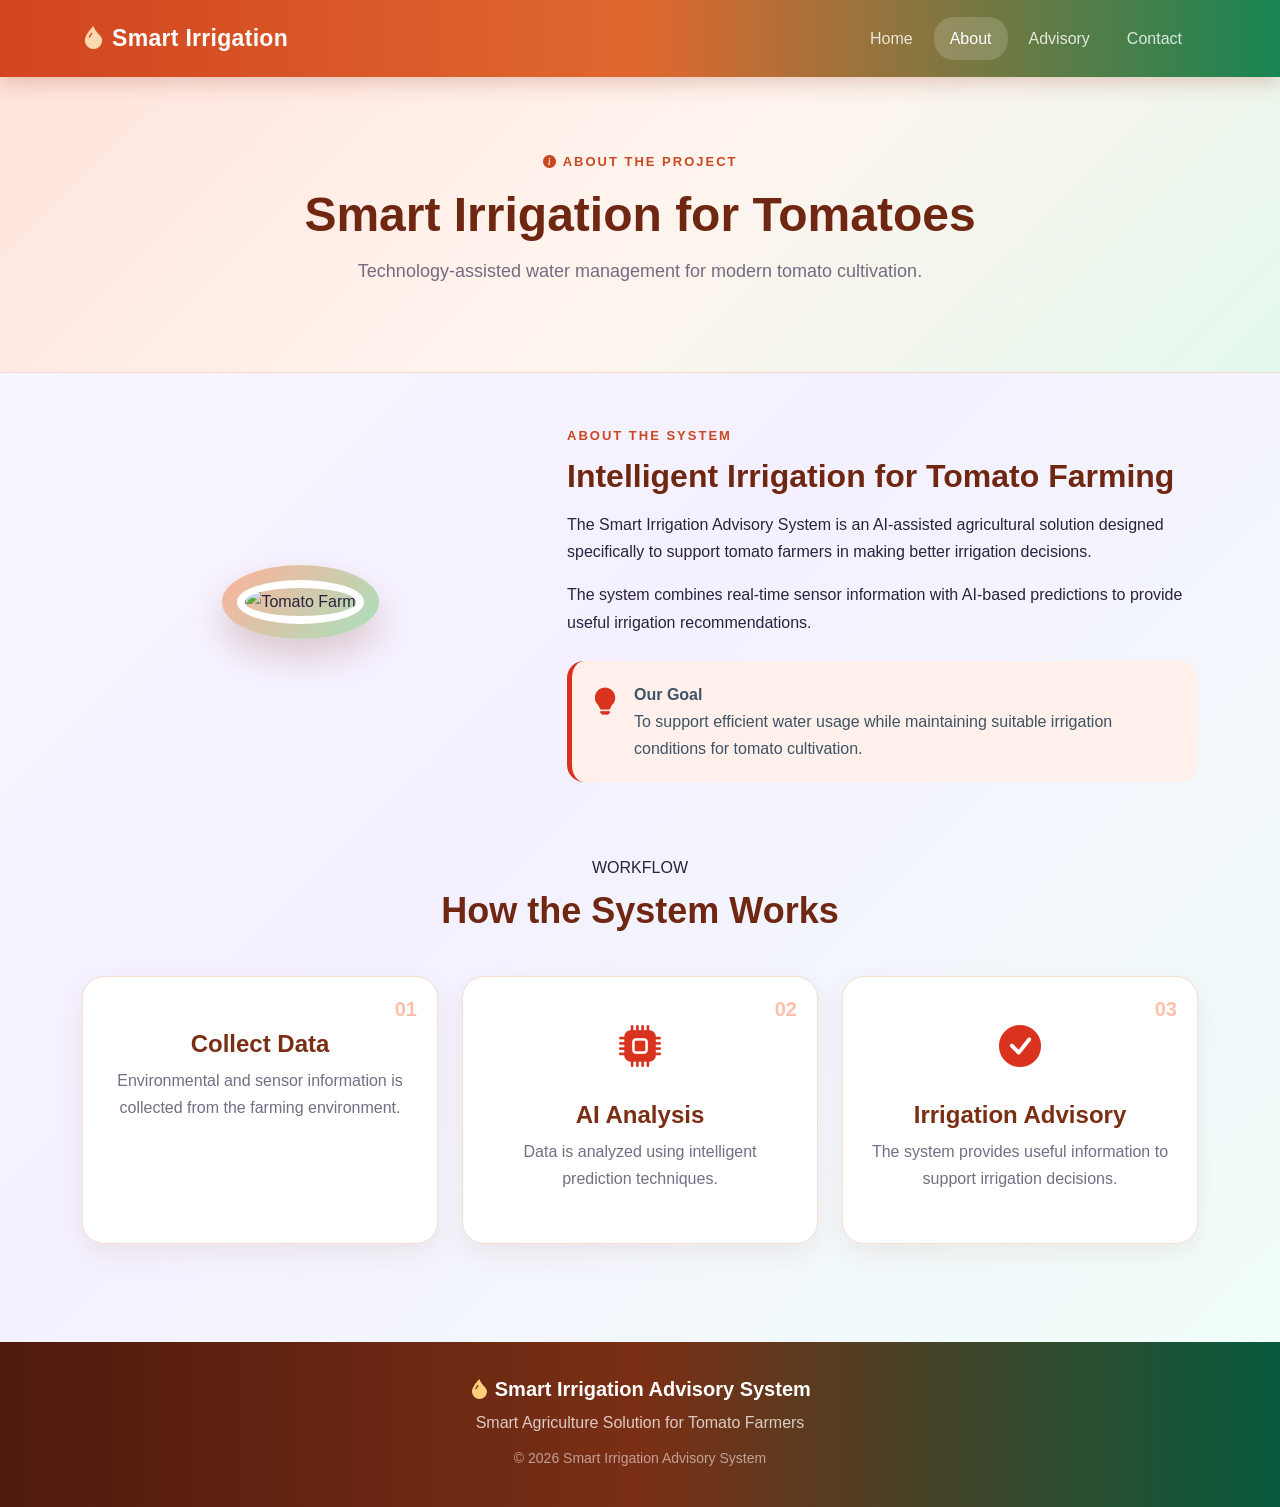
==== system.html @ f3effddb "Add files via upload" ====
<!DOCTYPE html>
<html lang="en">
<head>
  <meta charset="UTF-8">
  <meta name="viewport" content="width=device-width, initial-scale=1">
  <title>About the System</title>

  <!-- Bootstrap -->
  <link
    href="https://cdn.jsdelivr.net/npm/bootstrap@5.3.3/dist/css/bootstrap.min.css"
    rel="stylesheet">

  <!-- Icons -->
  <link
    rel="stylesheet"
    href="https://cdn.jsdelivr.net/npm/bootstrap-icons@1.11.3/font/bootstrap-icons.min.css">

  <!-- Custom CSS -->
  <style>
* {
  box-sizing: border-box;
}

body {
  margin: 0;
  font-family: "Segoe UI", Arial, sans-serif;
  background: linear-gradient(135deg, #faf7ff 0%, #f4f0ff 45%, #f0fff8 100%);
  color: #29233d;
  line-height: 1.7;
}

/* ================= NAVBAR ================= */
.custom-navbar {
  background: linear-gradient(90deg, #d1441f, #e0682f, #188653);
  padding: 14px 0;
  box-shadow: 0 5px 20px rgba(150, 50, 20, 0.25);
}
.custom-navbar .navbar-brand { font-size: 23px; letter-spacing: 0.3px; }
.custom-navbar .navbar-brand i { color: #ffd8b0; }
.custom-navbar .nav-link {
  color: rgba(255, 255, 255, 0.82);
  font-weight: 500;
  padding: 8px 16px !important;
  margin-left: 5px;
  border-radius: 20px;
  transition: all 0.3s ease;
}
.custom-navbar .nav-link:hover,
.custom-navbar .nav-link.active {
  color: white;
  background: rgba(255, 255, 255, 0.16);
}

/* ================= HERO ================= */
.hero-section {
  min-height: 620px;
  padding: 90px 0;
  color: white;
  background: linear-gradient(115deg, rgba(150, 40, 20, 0.96), rgba(210, 90, 40, 0.90), rgba(17, 128, 79, 0.88));
  position: relative;
  overflow: hidden;
}
.hero-section::before {
  content: "";
  position: absolute;
  width: 400px; height: 400px;
  border-radius: 50%;
  background: rgba(255,255,255,0.07);
  top: -180px; right: 5%;
}
.hero-section::after {
  content: "";
  position: absolute;
  width: 300px; height: 300px;
  border-radius: 50%;
  background: rgba(204,255,220,0.06);
  bottom: -150px; left: 5%;
}
.hero-section .container { position: relative; z-index: 2; }
.hero-badge {
  display: inline-block;
  padding: 8px 17px;
  border-radius: 30px;
  background: rgba(255,255,255,0.15);
  border: 1px solid rgba(255,255,255,0.25);
  font-size: 14px;
}
.hero-title { font-size: clamp(42px, 5vw, 68px); font-weight: 800; line-height: 1.1; }
.hero-title span { color: #ffcf7a; }
.hero-text { max-width: 680px; font-size: 19px; color: rgba(255,255,255,0.88); }

.btn-tomato {
  background: linear-gradient(135deg, #ff6b4d, #d9331f);
  border: none;
  color: #ffffff;
  font-weight: 700;
  padding: 11px 22px;
  border-radius: 30px;
  transition: all 0.3s ease;
}
.btn-tomato:hover {
  transform: translateY(-3px);
  box-shadow: 0 8px 20px rgba(217, 51, 31, 0.35);
  color: #ffffff;
}

/* ================= HERO IMAGE ================= */
.hero-image-card {
  position: relative;
  border-radius: 28px;
  padding: 10px;
  background: rgba(255,255,255,0.18);
  backdrop-filter: blur(10px);
  box-shadow: 0 20px 45px rgba(0,0,0,0.25);
}
.hero-image-card img {
  width: 100%; height: 380px;
  object-fit: cover;
  border-radius: 22px;
}
.image-label {
  position: absolute;
  bottom: 25px; left: 25px; right: 25px;
  padding: 12px;
  border-radius: 15px;
  background: rgba(90, 30, 15, 0.78);
  color: white;
  font-weight: 600;
  text-align: center;
}

/* ================= ALERT ================= */
.custom-alert {
  background: #ffede6;
  border: 1px solid #ffc9b3;
  color: #7f2f14;
  border-radius: 15px;
  padding: 17px 20px;
}
.custom-alert i { margin-right: 8px; }

/* ================= SECTION HEADINGS ================= */
.section-heading { margin-bottom: 20px; }
.small-title { color: #c9481f; font-weight: 800; font-size: 13px; letter-spacing: 2px; }
.section-heading h2 { color: #6f2712; font-size: 36px; font-weight: 800; margin-top: 7px; }
.section-heading p { max-width: 650px; margin: auto; color: #756d82; }

/* ================= FEATURE CARDS ================= */
.feature-card {
  background: rgba(255,255,255,0.88);
  border-radius: 22px;
  padding: 35px 28px;
  text-align: center;
  height: 100%;
  border: 1px solid #f5ded2;
  box-shadow: 0 10px 30px rgba(150, 60, 30, 0.08);
  transition: all 0.3s ease;
}
.feature-card:hover { transform: translateY(-8px); box-shadow: 0 18px 35px rgba(150, 60, 30, 0.16); }
.feature-card h4 { color: #7a2f15; margin-top: 20px; font-weight: 700; }
.feature-card p { color: #756d82; }

.feature-icon {
  width: 75px; height: 75px;
  display: flex; align-items: center; justify-content: center;
  margin: auto; border-radius: 22px; font-size: 32px;
}
.water-icon { background: #e0f3ff; color: #1687c9; }
.ai-icon { background: #ffe9e0; color: #d9331f; }
.tomato-icon { background: #ffe4dc; color: #d9331f; }

/* ================= TOMATO SECTION ================= */
.tomato-box {
  min-height: 320px;
  border-radius: 28px;
  padding: 35px;
  display: flex;
  align-items: center;
  color: white;
  background:
    linear-gradient(rgba(140, 30, 15, 0.82), rgba(20, 112, 68, 0.82)),
    url("https://images.unsplash.com/photo-1647430085508-adba3093fd05?auto=format&fit=crop&w=1000&q=80");
  background-size: cover;
  background-position: center;
  box-shadow: 0 15px 35px rgba(120, 40, 20, 0.20);
}
.tomato-content { max-width: 450px; }
.tomato-content > i { font-size: 42px; color: #ffcf7a; }
.tomato-content h3 { font-size: 30px; font-weight: 800; }

.purple-heading { color: #6f2712; font-weight: 800; }

.mini-stat {
  display: flex; gap: 15px; align-items: center;
  padding: 18px; margin-top: 25px;
  background: #ffe9e0; border-radius: 16px; color: #6f2712;
}
.mini-stat > i { font-size: 32px; }
.mini-stat small { display: block; color: #746a83; }

/* ================= INNER PAGE HEADER ================= */
.inner-header {
  padding: 70px 0;
  background: linear-gradient(135deg, #ffe4dc, #fff4ee, #e4f8ec);
  border-bottom: 1px solid #f0ddd0;
}
.inner-header span { color: #c9481f; font-size: 13px; font-weight: 800; letter-spacing: 2px; }
.inner-header h1 { color: #6f2712; font-size: 48px; font-weight: 800; margin: 12px 0; }
.inner-header p { color: #746b80; font-size: 18px; }

/* ================= CIRCLE IMAGE ================= */
.circle-image-wrapper {
  padding: 15px;
  background: linear-gradient(135deg, #ffb199, #a7e1bd);
  border-radius: 50%;
  display: inline-block;
  box-shadow: 0 18px 35px rgba(120, 40, 20, 0.20);
}
.circle-image-wrapper img { width: 380px; height: 380px; object-fit: cover; border: 8px solid white; }

/* ================= GOAL BOX ================= */
.goal-box {
  display: flex; gap: 15px; padding: 20px; margin-top: 25px;
  border-radius: 17px; background: #fff0eb;
  border-left: 5px solid #d9331f; color: #3e5364;
}
.goal-box > i { font-size: 27px; color: #d9331f; }

/* ================= PROCESS CARDS ================= */
.process-card {
  position: relative;
  background: white;
  border-radius: 22px;
  padding: 35px 25px;
  text-align: center;
  height: 100%;
  border: 1px solid #f5ded2;
  box-shadow: 0 10px 25px rgba(150, 60, 30, 0.08);
  transition: 0.3s ease;
}
.process-card:hover { transform: translateY(-6px); }
.process-card > i { font-size: 42px; color: #d9331f; }
.process-card h4 { margin-top: 18px; color: #7a2f15; font-weight: 700; }
.process-card p { color: #756d82; }
.process-number { position: absolute; top: 15px; right: 20px; color: #ffbfa8; font-weight: 800; font-size: 20px; }

/* ================= SEARCH ================= */
.search-box {
  background: white; padding: 25px; border-radius: 20px;
  box-shadow: 0 8px 25px rgba(150, 60, 30, 0.08);
}
.search-box .input-group-text { background: #ffe9e0; color: #c9481f; border-color: #ffd0bc; }

/* ================= RECOMMENDATION ALERT ================= */
.recommendation-alert {
  background: #e6f8ed; color: #17643b;
  border: 1px solid #b8e4c8; border-radius: 16px;
}

/* ================= SENSOR CARDS ================= */
.sensor-card {
  background: white; border-radius: 22px; padding: 30px; text-align: center; height: 100%;
  border: 1px solid #f5ded2;
  box-shadow: 0 10px 25px rgba(150, 60, 30, 0.08);
  transition: 0.3s ease;
}
.sensor-card:hover { transform: translateY(-7px); box-shadow: 0 17px 35px rgba(150, 60, 30, 0.14); }
.sensor-icon {
  width: 70px; height: 70px; margin: auto; display: flex;
  align-items: center; justify-content: center; border-radius: 20px; font-size: 30px;
}
.sensor-icon.blue { background: #e0f3ff; color: #1889c9; }
.sensor-icon.orange { background: #fff0d8; color: #e89a24; }
.sensor-icon.purple { background: #eee4ff; color: #7542ad; }
.sensor-card h5 { margin-top: 18px; color: #7a2f15; }
.sensor-value { font-size: 38px; font-weight: 800; color: #188653; margin: 8px 0; }
.sensor-card p { color: #756d82; margin-top: 15px; }

/* ================= RECOMMENDATION PANEL ================= */
.recommendation-panel {
  padding: 40px; border-radius: 25px; color: white;
  background: linear-gradient(135deg, #a8331a, #d9682f, #198653);
  box-shadow: 0 15px 35px rgba(150, 60, 30, 0.20);
}
.recommendation-panel h2 { font-weight: 800; }
.recommendation-panel p { color: rgba(255,255,255,0.85); }
.recommendation-icon { font-size: 110px; color: #e4ff9b; }

/* ================= PAGINATION ================= */
.pagination .page-link { color: #a8331a; border-color: #ffd0bc; }
.pagination .page-item.active .page-link { background: #c9481f; border-color: #c9481f; }
.pagination .page-link:hover { background: #ffe9e0; }

/* ================= CONTACT ================= */
.contact-info-card {
  background: white; border-radius: 22px; padding: 10px 25px; margin-top: 25px;
  box-shadow: 0 10px 28px rgba(150, 60, 30, 0.09);
}
.contact-item { display: flex; gap: 17px; padding: 20px 0; border-bottom: 1px solid #f5eae5; }
.contact-item:last-child { border-bottom: none; }
.contact-icon {
  width: 50px; height: 50px; min-width: 50px; border-radius: 15px;
  display: flex; align-items: center; justify-content: center;
  background: #ffe4dc; color: #c9481f; font-size: 21px;
}
.contact-item strong { color: #6f2712; }
.contact-item p { margin: 3px 0 0; color: #766d82; }

.contact-form-card {
  background: white; border-radius: 25px; padding: 35px;
  box-shadow: 0 12px 30px rgba(150, 60, 30, 0.10);
  border: 1px solid #f5ded2;
}
.contact-form-card h3 { color: #6f2712; font-weight: 800; }
.contact-form-card .input-group-text { background: #ffe9e0; color: #c9481f; border-color: #ffd0bc; }
.contact-form-card .form-control { border-color: #ffd0bc; padding: 12px; }
.contact-form-card .form-control:focus {
  border-color: #e07850;
  box-shadow: 0 0 0 0.2rem rgba(201, 72, 31, 0.12);
}
.feedback-alert {
  background: #ffe9e0; border: 1px solid #ffcbb3; color: #7f2f14; border-radius: 15px;
}

/* ================= FOOTER ================= */
.site-footer {
  margin-top: 50px; padding: 35px 0; color: white;
  background: linear-gradient(90deg, #4f1a0e, #7a2f15, #075b3d);
}
.site-footer h5 { font-weight: 700; }
.site-footer h5 i { color: #ffcf7a; }
.site-footer p { color: rgba(255,255,255,0.75); margin-bottom: 8px; }
.site-footer small { color: rgba(255,255,255,0.55); }

/* ================= RESPONSIVE DESIGN ================= */
@media (max-width: 768px) {
  .hero-section { padding: 60px 0; }
  .hero-title { font-size: 42px; }
  .hero-image-card img { height: 280px; }
  .inner-header h1 { font-size: 36px; }
  .circle-image-wrapper img { width: 280px; height: 280px; }
  .recommendation-panel { padding: 28px; }
  .recommendation-icon { font-size: 70px; margin-top: 20px; }
  .custom-navbar .nav-link { margin-left: 0; }
}

@media (max-width: 576px) {
  .hero-title { font-size: 36px; }
  .hero-text { font-size: 16px; }
  .btn-tomato,
  .btn-outline-light { margin-bottom: 10px; }
  .section-heading h2 { font-size: 29px; }
}

  </style>
</head>

<body>

<!-- ================= NAVBAR ================= -->
<nav class="navbar navbar-expand-lg navbar-dark custom-navbar">
  <div class="container">
    <a class="navbar-brand fw-bold" href="home.html">
      <i class="bi bi-droplet-fill"></i>
      Smart Irrigation
    </a>
    <button class="navbar-toggler"
        type="button"
        data-bs-toggle="collapse"
        data-bs-target="#navbar">
      <span class="navbar-toggler-icon"></span>
    </button>
    <div class="collapse navbar-collapse" id="navbar">
      <ul class="navbar-nav ms-auto">
        <li class="nav-item"><a class="nav-link" href="home.html">Home</a></li>
        <li class="nav-item"><a class="nav-link active" href="system.html">About</a></li>
        <li class="nav-item"><a class="nav-link" href="irrigation.html">Advisory</a></li>
        <li class="nav-item"><a class="nav-link" href="contact.html">Contact</a></li>
      </ul>
    </div>
  </div>
</nav>

<!-- ================= PAGE HEADER ================= -->
<section class="inner-header">
  <div class="container text-center">
    <span>
      <i class="bi bi-info-circle-fill"></i>
      ABOUT THE PROJECT
    </span>
    <h1>Smart Irrigation for Tomatoes</h1>
    <p>Technology-assisted water management for modern tomato cultivation.</p>
  </div>
</section>

<!-- ================= MAIN CONTENT ================= -->
<div class="container py-5">
  <div class="row align-items-center g-5">

    <!-- IMAGE -->
    <div class="col-md-5 text-center">
      <div class="circle-image-wrapper">
        <img src="https://images.unsplash.com/photo-1647430085508-adba3093fd05?auto=format&fit=crop&w=600&q=85" alt="Tomato Farm" class="img-fluid rounded-circle">
      </div>
    </div>

    <!-- INFORMATION -->
    <div class="col-md-7">
      <span class="small-title">ABOUT THE SYSTEM</span>
      <h2 class="purple-heading mt-2">
        Intelligent Irrigation
        for Tomato Farming
      </h2>
      <p class="mt-3">
        The Smart Irrigation Advisory System is an
        AI-assisted agricultural solution designed
        specifically to support tomato farmers in
        making better irrigation decisions.
      </p>
      <p>
        The system combines real-time sensor
        information with AI-based predictions to
        provide useful irrigation recommendations.
      </p>

      <!-- GOAL ALERT -->
      <div class="goal-box">
        <i class="bi bi-lightbulb-fill"></i>
        <div>
          <strong>Our Goal</strong>
          <p class="mb-0">
            To support efficient water usage while
            maintaining suitable irrigation conditions
            for tomato cultivation.
          </p>
        </div>
      </div>
    </div>
  </div>

  <!-- ================= HOW IT WORKS ================= -->
  <div class="section-heading text-center mt-5 pt-4">
    <span>WORKFLOW</span>
    <h2>How the System Works</h2>
  </div>

  <div class="row g-4 mt-3">
    <div class="col-md-4">
      <div class="process-card">
        <div class="process-number">01</div>
        <i class="bi bi-sensors"></i>
        <h4>Collect Data</h4>
        <p>Environmental and sensor information is collected from the farming environment.</p>
      </div>
    </div>
    <div class="col-md-4">
      <div class="process-card">
        <div class="process-number">02</div>
        <i class="bi bi-cpu-fill"></i>
        <h4>AI Analysis</h4>
        <p>Data is analyzed using intelligent prediction techniques.</p>
      </div>
    </div>
    <div class="col-md-4">
      <div class="process-card">
        <div class="process-number">03</div>
        <i class="bi bi-check-circle-fill"></i>
        <h4>Irrigation Advisory</h4>
        <p>The system provides useful information to support irrigation decisions.</p>
      </div>
    </div>
  </div>
</div>

<!-- ================= FOOTER ================= -->
<footer class="site-footer">
  <div class="container text-center">
    <h5>
      <i class="bi bi-droplet-fill"></i>
      Smart Irrigation Advisory System
    </h5>
    <p>Smart Agriculture Solution for Tomato Farmers</p>
    <small>© 2026 Smart Irrigation Advisory System</small>
  </div>
</footer>

<script src="https://cdn.jsdelivr.net/npm/bootstrap@5.3.3/dist/js/bootstrap.bundle.min.js"></script>
</body>
</html>
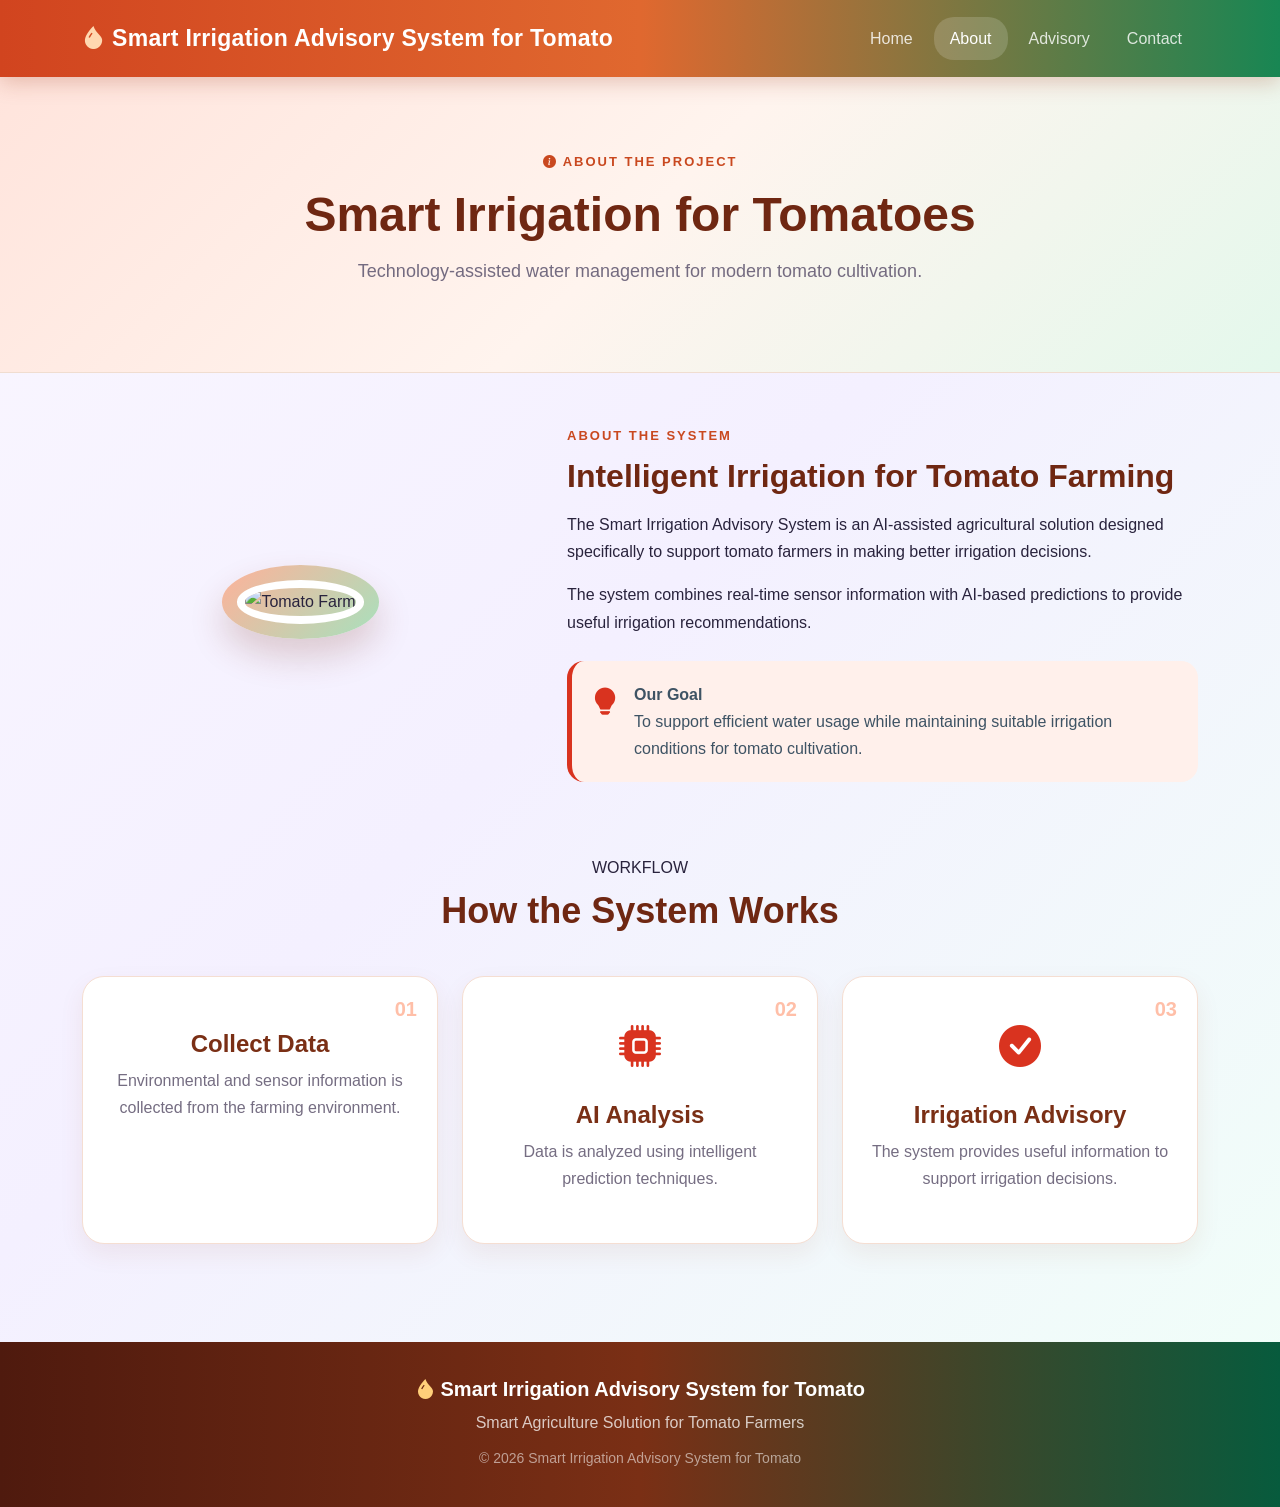
==== commit 9e1e3f1c: "Add files via upload" ====
--- a/system.html
+++ b/system.html
@@ -3,7 +3,7 @@
 <head>
   <meta charset="UTF-8">
   <meta name="viewport" content="width=device-width, initial-scale=1">
-  <title>About the System</title>
+  <title>About - Smart Irrigation Advisory System for Tomato</title>
 
   <!-- Bootstrap -->
   <link
@@ -360,9 +360,9 @@
 <!-- ================= NAVBAR ================= -->
 <nav class="navbar navbar-expand-lg navbar-dark custom-navbar">
   <div class="container">
-    <a class="navbar-brand fw-bold" href="home.html">
+    <a class="navbar-brand fw-bold" href="index.html">
       <i class="bi bi-droplet-fill"></i>
-      Smart Irrigation
+      Smart Irrigation Advisory System for Tomato
     </a>
     <button class="navbar-toggler"
         type="button"
@@ -372,7 +372,7 @@
     </button>
     <div class="collapse navbar-collapse" id="navbar">
       <ul class="navbar-nav ms-auto">
-        <li class="nav-item"><a class="nav-link" href="home.html">Home</a></li>
+        <li class="nav-item"><a class="nav-link" href="index.html">Home</a></li>
         <li class="nav-item"><a class="nav-link active" href="system.html">About</a></li>
         <li class="nav-item"><a class="nav-link" href="irrigation.html">Advisory</a></li>
         <li class="nav-item"><a class="nav-link" href="contact.html">Contact</a></li>
@@ -477,10 +477,10 @@
   <div class="container text-center">
     <h5>
       <i class="bi bi-droplet-fill"></i>
-      Smart Irrigation Advisory System
+      Smart Irrigation Advisory System for Tomato
     </h5>
     <p>Smart Agriculture Solution for Tomato Farmers</p>
-    <small>© 2026 Smart Irrigation Advisory System</small>
+    <small>© 2026 Smart Irrigation Advisory System for Tomato</small>
   </div>
 </footer>
 
